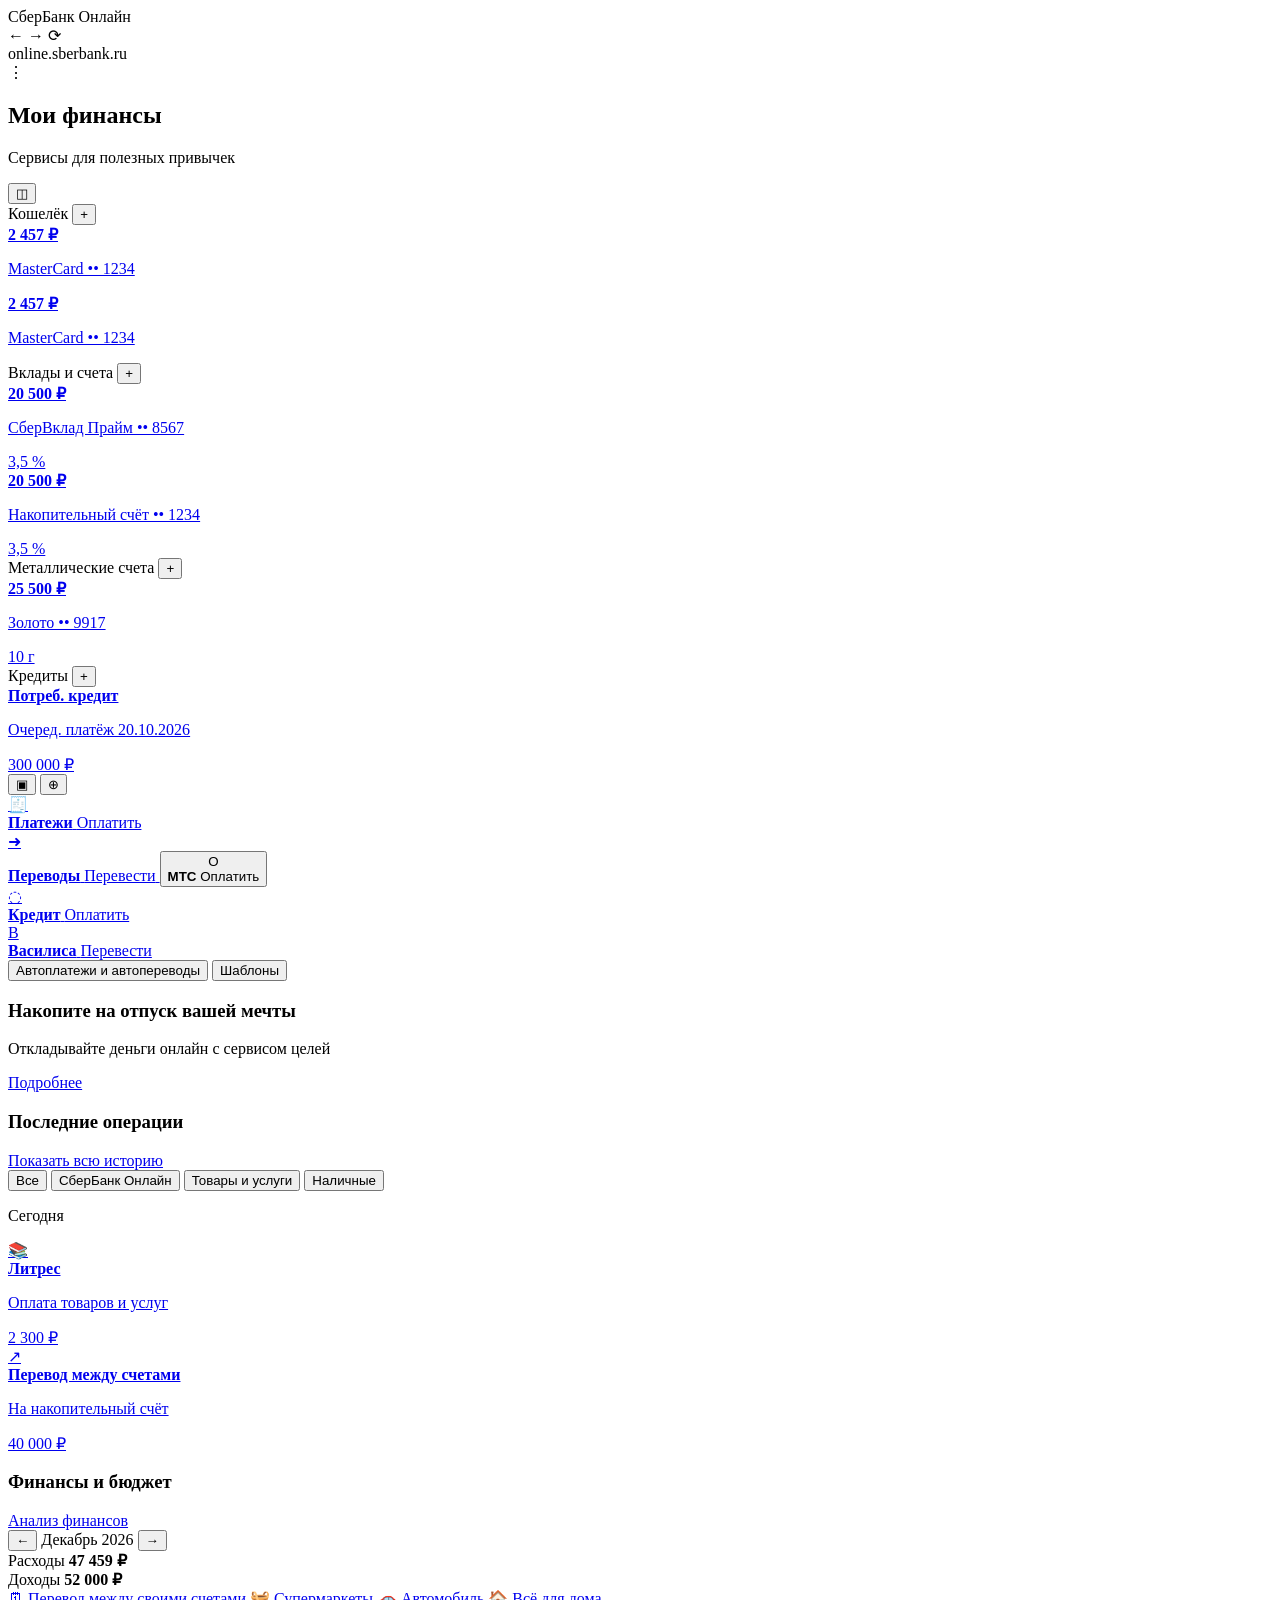
==== index.html @ 8e1384b6 "Add landing page and shared styles" ====
<!DOCTYPE html>
<html lang="ru">
  <head>
    <meta charset="UTF-8" />
    <meta name="viewport" content="width=device-width, initial-scale=1.0" />
    <title>Мой банк</title>
    <link rel="preconnect" href="https://fonts.googleapis.com" />
    <link rel="preconnect" href="https://fonts.gstatic.com" crossorigin />
    <link
      href="https://fonts.googleapis.com/css2?family=Manrope:wght@400;500;600;700;700;800&display=swap"
      rel="stylesheet"
    />
    <link rel="stylesheet" href="styles.css" />
  </head>
  <body class="sber-body">
    <main class="sber-stage">
      <section class="sber-app">
        <div class="browser-bar">
          <div class="browser-bar__top">
            <div class="browser-brand">
              <span class="browser-brand__logo"></span>
              <span>СберБанк Онлайн</span>
            </div>
            <div class="browser-dots">
              <span></span>
              <span></span>
              <span></span>
            </div>
          </div>
          <div class="browser-bar__search">
            <span class="browser-nav">←</span>
            <span class="browser-nav">→</span>
            <span class="browser-nav">⟳</span>
            <div class="browser-address">online.sberbank.ru</div>
            <span class="browser-menu">⋮</span>
          </div>
        </div>

        <div class="workspace">
          <aside class="finance-sidebar">
            <section class="finance-card">
              <div class="finance-card__header">
                <div>
                  <h2>Мои финансы</h2>
                  <p>Сервисы для полезных привычек</p>
                </div>
                <button class="icon-link" data-message="Раздел финансов открыт.">◫</button>
              </div>
            </section>

            <section class="finance-group">
              <div class="finance-group__title">
                <span>Кошелёк</span>
                <button class="icon-plus" data-message="Добавление карты доступно в полной версии.">+</button>
              </div>

              <a class="finance-item" href="accounts.html">
                <div class="finance-item__icon finance-item__icon--card"></div>
                <div class="finance-item__info">
                  <strong>2 457 ₽</strong>
                  <p>MasterCard •• 1234</p>
                </div>
              </a>

              <a class="finance-item" href="accounts.html">
                <div class="finance-item__icon finance-item__icon--card-alt"></div>
                <div class="finance-item__info">
                  <strong>2 457 ₽</strong>
                  <p>MasterCard •• 1234</p>
                </div>
              </a>
            </section>

            <section class="finance-group">
              <div class="finance-group__title">
                <span>Вклады и счета</span>
                <button class="icon-plus" data-message="Открытие нового счёта доступно после авторизации.">+</button>
              </div>

              <a class="finance-item finance-item--split" href="savings.html">
                <div class="finance-item__icon finance-item__icon--account"></div>
                <div class="finance-item__info">
                  <strong>20 500 ₽</strong>
                  <p>СберВклад Прайм •• 8567</p>
                </div>
                <span class="finance-item__rate">3,5 %</span>
              </a>

              <a class="finance-item finance-item--split" href="savings.html">
                <div class="finance-item__icon finance-item__icon--account"></div>
                <div class="finance-item__info">
                  <strong>20 500 ₽</strong>
                  <p>Накопительный счёт •• 1234</p>
                </div>
                <span class="finance-item__rate">3,5 %</span>
              </a>
            </section>

            <section class="finance-group">
              <div class="finance-group__title">
                <span>Металлические счета</span>
                <button class="icon-plus" data-message="Металлический счёт можно открыть позже.">+</button>
              </div>

              <a class="finance-item finance-item--split" href="investments.html">
                <div class="finance-item__icon finance-item__icon--metal"></div>
                <div class="finance-item__info">
                  <strong>25 500 ₽</strong>
                  <p>Золото •• 9917</p>
                </div>
                <span class="finance-item__rate">10 г</span>
              </a>
            </section>

            <section class="finance-group">
              <div class="finance-group__title">
                <span>Кредиты</span>
                <button class="icon-plus" data-message="Новый кредит оформляется на отдельной странице.">+</button>
              </div>

              <a class="finance-item finance-item--split" href="loans.html">
                <div class="finance-item__icon finance-item__icon--loan"></div>
                <div class="finance-item__info">
                  <strong>Потреб. кредит</strong>
                  <p>Очеред. платёж 20.10.2026</p>
                </div>
                <span class="finance-item__rate">300 000 ₽</span>
              </a>
            </section>
          </aside>

          <section class="dashboard">
            <div class="quick-actions">
              <div class="quick-actions__rail">
                <button class="square-action" data-message="Открыты все сервисы.">▣</button>
                <button class="square-action" data-message="Добавление действия пока работает как демо.">⊕</button>
              </div>

              <div class="service-tiles">
                <a class="service-tile" href="payments.html">
                  <div class="service-tile__icon service-tile__icon--green">🧾</div>
                  <strong>Платежи</strong>
                  <span>Оплатить</span>
                </a>
                <a class="service-tile" href="payments.html">
                  <div class="service-tile__icon service-tile__icon--green">➜</div>
                  <strong>Переводы</strong>
                  <span>Перевести</span>
                </a>
                <button class="service-tile service-tile--button" data-message="Оплата мобильной связи пока не подключена.">
                  <div class="service-tile__icon service-tile__icon--red">O</div>
                  <strong>МТС</strong>
                  <span>Оплатить</span>
                </button>
                <a class="service-tile" href="loans.html">
                  <div class="service-tile__icon service-tile__icon--yellow">◌</div>
                  <strong>Кредит</strong>
                  <span>Оплатить</span>
                </a>
                <a class="service-tile" href="payments.html">
                  <div class="service-tile__icon service-tile__icon--avatar">В</div>
                  <strong>Василиса</strong>
                  <span>Перевести</span>
                </a>
              </div>
            </div>

            <div class="shortcut-row">
              <button class="text-shortcut" data-message="Автоплатежи открываются в разделе профиля.">Автоплатежи и автопереводы</button>
              <button class="text-shortcut" data-message="Шаблоны доступны в разделе переводов.">Шаблоны</button>
            </div>

            <div class="content-grid">
              <section class="promo-block">
                <div class="promo-banner">
                  <div class="promo-banner__copy">
                    <h3>Накопите на отпуск вашей мечты</h3>
                    <p>Откладывайте деньги онлайн с сервисом целей</p>
                    <a class="promo-link" href="savings.html">Подробнее</a>
                  </div>
                  <div class="promo-figure">
                    <div class="promo-figure__circle"></div>
                    <div class="promo-figure__person"></div>
                  </div>
                </div>
                <div class="promo-dots">
                  <span class="promo-dots__active"></span>
                  <span></span>
                  <span></span>
                </div>

                <div class="operations">
                  <div class="operations__head">
                    <h3>Последние операции</h3>
                    <a href="history.html">Показать всю историю</a>
                  </div>

                  <div class="operations__tabs">
                    <button class="operations__tab operations__tab--active" data-message="Показаны все операции.">Все</button>
                    <button class="operations__tab" data-message="Фильтр СберБанк Онлайн применяется в полной версии.">СберБанк Онлайн</button>
                    <button class="operations__tab" data-message="Фильтр товаров и услуг пока демонстрационный.">Товары и услуги</button>
                    <button class="operations__tab" data-message="Фильтр наличных пока демонстрационный.">Наличные</button>
                  </div>

                  <p class="operations__date">Сегодня</p>

                  <a class="operation-row" href="history.html">
                    <div class="operation-row__icon">📚</div>
                    <div class="operation-row__info">
                      <strong>Литрес</strong>
                      <p>Оплата товаров и услуг</p>
                    </div>
                    <span>2 300 ₽</span>
                  </a>

                  <a class="operation-row" href="history.html">
                    <div class="operation-row__icon operation-row__icon--green">↗</div>
                    <div class="operation-row__info">
                      <strong>Перевод между счетами</strong>
                      <p>На накопительный счёт</p>
                    </div>
                    <span>40 000 ₽</span>
                  </a>
                </div>
              </section>

              <aside class="insights">
                <div class="insights-card">
                  <h3>Финансы и бюджет</h3>
                  <a class="insight-link" href="profile.html">Анализ финансов</a>

                  <div class="insight-period">
                    <button data-message="Предыдущий месяц пока не переключается.">←</button>
                    <span>Декабрь 2026</span>
                    <button data-message="Следующий месяц пока не переключается.">→</button>
                  </div>

                  <div class="budget-row">
                    <div>
                      <span>Расходы</span>
                      <strong>47 459 ₽</strong>
                    </div>
                    <div>
                      <span>Доходы</span>
                      <strong>52 000 ₽</strong>
                    </div>
                  </div>
                </div>

                <nav class="category-list">
                  <a class="category-item" href="payments.html">
                    <span class="category-item__icon">🗓</span>
                    <span>Перевод между своими счетами</span>
                  </a>
                  <a class="category-item" href="payments.html">
                    <span class="category-item__icon">🧺</span>
                    <span>Супермаркеты</span>
                  </a>
                  <a class="category-item" href="insurance.html">
                    <span class="category-item__icon">🚗</span>
                    <span>Автомобиль</span>
                  </a>
                  <a class="category-item" href="offers.html">
                    <span class="category-item__icon">🏠</span>
                    <span>Всё для дома</span>
                  </a>
                </nav>
              </aside>
            </div>
          </section>
        </div>
      </section>
    </main>

    <div class="toast" id="toast" aria-live="polite"></div>
    <script src="script.js"></script>
  </body>
</html>
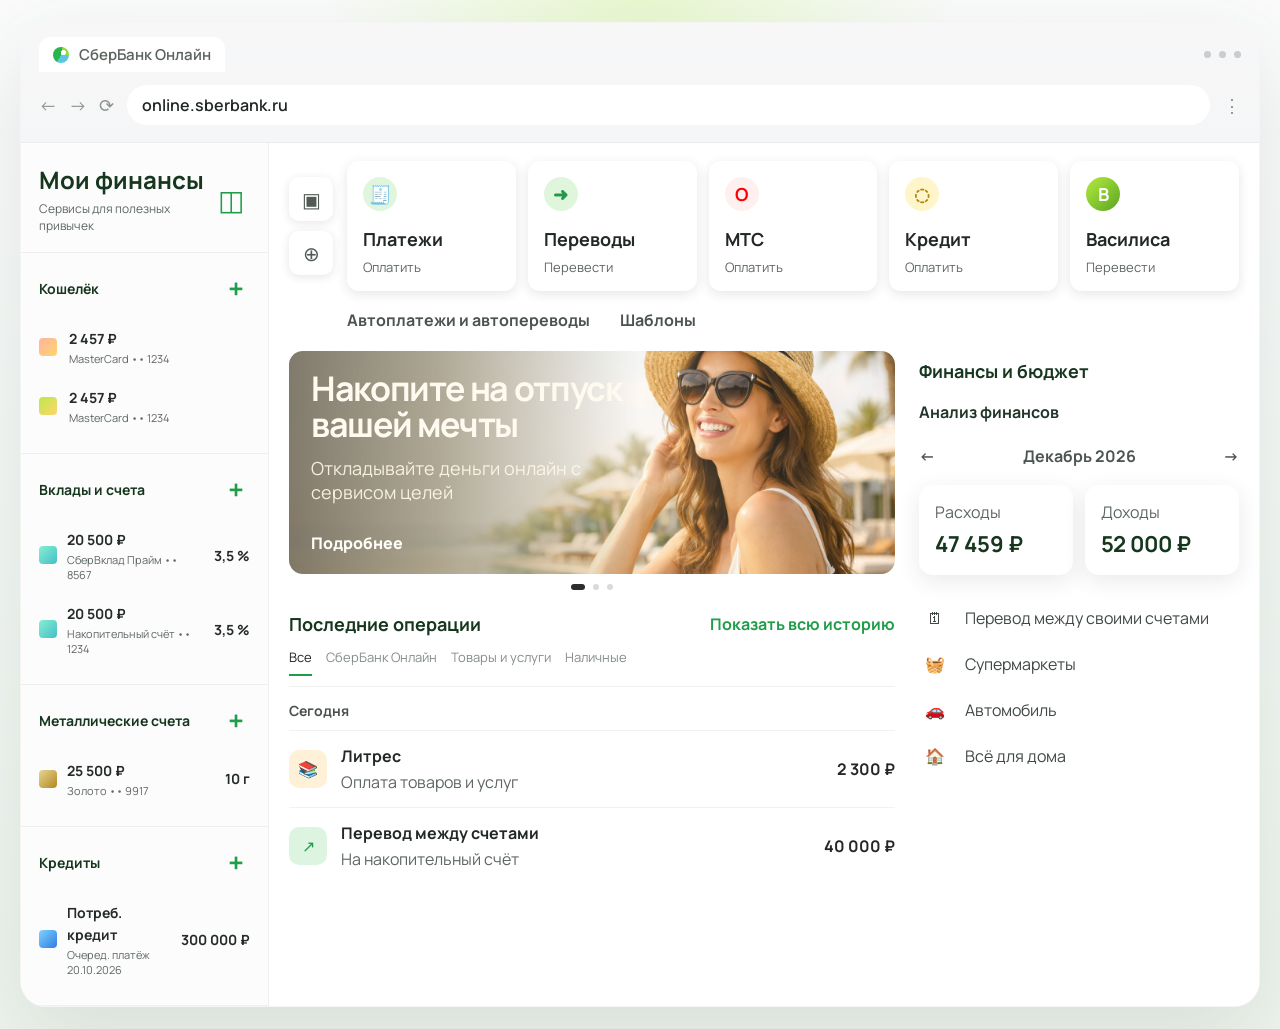
==== commit 917d9bc5: "Update page layouts and homepage banner" ====
--- a/index.html
+++ b/index.html
@@ -173,14 +173,12 @@
             <div class="content-grid">
               <section class="promo-block">
                 <div class="promo-banner">
-                  <div class="promo-banner__copy">
-                    <h3>Накопите на отпуск вашей мечты</h3>
-                    <p>Откладывайте деньги онлайн с сервисом целей</p>
-                    <a class="promo-link" href="savings.html">Подробнее</a>
-                  </div>
-                  <div class="promo-figure">
-                    <div class="promo-figure__circle"></div>
-                    <div class="promo-figure__person"></div>
+                  <div class="promo-banner__overlay">
+                    <div class="promo-banner__copy">
+                      <h3>Накопите на отпуск вашей мечты</h3>
+                      <p>Откладывайте деньги онлайн с сервисом целей</p>
+                      <a class="promo-link" href="savings.html">Подробнее</a>
+                    </div>
                   </div>
                 </div>
                 <div class="promo-dots">
--- a/styles.css
+++ b/styles.css
@@ -0,0 +1,1222 @@
+:root {
+  --bg: #edf3ea;
+  --surface: #ffffff;
+  --surface-soft: #f4f7f1;
+  --surface-muted: #f6f7f8;
+  --text: #16361e;
+  --text-soft: #5e6761;
+  --muted: #6b7f6f;
+  --green: #1f9d49;
+  --green-deep: #11813b;
+  --lime: #c9f36c;
+  --line: rgba(17, 53, 29, 0.08);
+  --shadow: 0 24px 70px rgba(29, 77, 42, 0.12);
+}
+
+* {
+  box-sizing: border-box;
+}
+
+body {
+  margin: 0;
+  min-height: 100vh;
+  font-family: "Manrope", sans-serif;
+  color: var(--text);
+  background:
+    radial-gradient(circle at top right, rgba(201, 243, 108, 0.7), transparent 26%),
+    linear-gradient(180deg, #f8fbf7 0%, var(--bg) 100%);
+}
+
+.sber-body {
+  background:
+    radial-gradient(circle at top center, rgba(202, 246, 129, 0.35), transparent 26%),
+    linear-gradient(180deg, #fbfbfc 0%, #eef4ee 100%);
+}
+
+a {
+  color: inherit;
+  text-decoration: none;
+}
+
+button {
+  font: inherit;
+  border: 0;
+  cursor: pointer;
+}
+
+.sber-stage {
+  width: min(1240px, calc(100% - 32px));
+  margin: 22px auto;
+}
+
+.sber-app {
+  background: rgba(255, 255, 255, 0.96);
+  border: 1px solid rgba(0, 0, 0, 0.04);
+  border-radius: 26px;
+  box-shadow: 0 28px 90px rgba(39, 71, 50, 0.12);
+  overflow: hidden;
+}
+
+.browser-bar {
+  padding: 14px 18px 16px;
+  background: linear-gradient(180deg, #f7f7f8 0%, #f5f6f7 100%);
+  border-bottom: 1px solid rgba(0, 0, 0, 0.04);
+}
+
+.browser-bar__top,
+.browser-bar__search {
+  display: flex;
+  align-items: center;
+  justify-content: space-between;
+}
+
+.browser-bar__top {
+  margin-bottom: 12px;
+}
+
+.browser-brand {
+  display: inline-flex;
+  align-items: center;
+  gap: 10px;
+  padding: 7px 14px;
+  border-radius: 12px 12px 0 0;
+  background: #fff;
+  color: #5a645d;
+  font-size: 15px;
+  font-weight: 600;
+}
+
+.browser-brand__logo {
+  width: 16px;
+  height: 16px;
+  border-radius: 50%;
+  background:
+    radial-gradient(circle at 65% 35%, #fff 0 18%, transparent 19%),
+    conic-gradient(from 210deg, #2ab54a 0 45%, #8ddd38 45% 68%, #5bc6df 68% 100%);
+}
+
+.browser-dots {
+  display: flex;
+  gap: 8px;
+}
+
+.browser-dots span {
+  width: 7px;
+  height: 7px;
+  border-radius: 50%;
+  background: #c7cdd0;
+}
+
+.browser-bar__search {
+  gap: 12px;
+}
+
+.browser-nav,
+.browser-menu {
+  color: #8c9390;
+  font-size: 18px;
+}
+
+.browser-address {
+  flex: 1;
+  padding: 10px 16px;
+  border-radius: 999px;
+  background: #fff;
+  color: #202623;
+  font-weight: 600;
+  box-shadow: inset 0 0 0 1px rgba(0, 0, 0, 0.04);
+}
+
+.workspace {
+  display: grid;
+  grid-template-columns: 248px minmax(0, 1fr);
+  min-height: 760px;
+}
+
+.finance-sidebar {
+  background: #fcfcfc;
+  border-right: 1px solid rgba(0, 0, 0, 0.05);
+}
+
+.sidebar-links {
+  display: grid;
+  gap: 6px;
+  padding: 18px;
+}
+
+.sidebar-link {
+  display: block;
+  padding: 11px 14px;
+  border-radius: 12px;
+  color: #4d5650;
+  font-weight: 600;
+  transition: background 0.2s ease, color 0.2s ease;
+}
+
+.sidebar-link:hover,
+.sidebar-link--active {
+  background: #ffffff;
+  color: #1d6f35;
+  box-shadow: 0 4px 14px rgba(35, 50, 40, 0.08);
+}
+
+.finance-card,
+.finance-group {
+  padding: 20px 18px 18px;
+  border-bottom: 1px solid rgba(0, 0, 0, 0.05);
+}
+
+.finance-card__header,
+.finance-group__title,
+.finance-item,
+.finance-item--split,
+.quick-actions,
+.operations__head,
+.budget-row,
+.category-item,
+.insight-period {
+  display: flex;
+  align-items: center;
+}
+
+.finance-card__header,
+.finance-group__title,
+.operations__head,
+.budget-row,
+.category-item,
+.insight-period {
+  justify-content: space-between;
+}
+
+.finance-card h2,
+.promo-banner h3,
+.operations h3,
+.insights-card h3 {
+  margin: 0;
+}
+
+.finance-card p,
+.finance-item__info p,
+.service-tile span,
+.promo-banner p,
+.operation-row__info p,
+.budget-row span {
+  margin: 0;
+  color: var(--text-soft);
+}
+
+.finance-card p {
+  margin-top: 4px;
+  font-size: 12px;
+}
+
+.icon-link,
+.icon-plus,
+.square-action,
+.operations__tab,
+.text-shortcut,
+.insight-period button {
+  background: transparent;
+}
+
+.icon-link,
+.icon-plus {
+  color: var(--green);
+  font-size: 28px;
+  line-height: 1;
+}
+
+.finance-group__title {
+  margin-bottom: 14px;
+  font-size: 14px;
+  font-weight: 700;
+}
+
+.finance-item {
+  gap: 12px;
+  padding: 10px 0;
+}
+
+.finance-item--split {
+  gap: 10px;
+}
+
+.finance-item__icon {
+  flex: 0 0 18px;
+  width: 18px;
+  height: 18px;
+  border-radius: 4px;
+  background: linear-gradient(135deg, #9fe0ff, #19b7c3);
+}
+
+.finance-item__icon--card {
+  background: linear-gradient(135deg, #ffb2a2, #ffd66a);
+}
+
+.finance-item__icon--card-alt {
+  background: linear-gradient(135deg, #bce84c, #ffd66a);
+}
+
+.finance-item__icon--account {
+  background: linear-gradient(135deg, #86efd4, #45bec5);
+}
+
+.finance-item__icon--metal {
+  background: linear-gradient(135deg, #e7d593, #b3871f);
+}
+
+.finance-item__icon--loan {
+  background: linear-gradient(135deg, #7fd2ff, #2e7de1);
+}
+
+.finance-item__info {
+  flex: 1;
+}
+
+.finance-item__info strong,
+.finance-item__rate {
+  color: #252b27;
+  font-size: 14px;
+}
+
+.finance-item__info p {
+  margin-top: 2px;
+  font-size: 11px;
+}
+
+.finance-item__rate {
+  white-space: nowrap;
+  font-weight: 700;
+}
+
+.dashboard {
+  padding: 18px 20px 28px;
+  background: #fff;
+}
+
+.section-dashboard {
+  padding: 22px 24px 30px;
+  background: #fff;
+}
+
+.section-header {
+  display: flex;
+  justify-content: space-between;
+  align-items: center;
+  gap: 16px;
+  margin-bottom: 18px;
+}
+
+.section-header h1,
+.section-hero h2,
+.section-card h3,
+.section-list h3,
+.section-note h3 {
+  margin: 0;
+}
+
+.section-tabs {
+  display: flex;
+  gap: 10px;
+  flex-wrap: wrap;
+  margin-bottom: 20px;
+}
+
+.section-tab {
+  padding: 10px 14px;
+  border-radius: 999px;
+  background: #f3f6f3;
+  color: #55605a;
+  font-size: 14px;
+  font-weight: 700;
+}
+
+.section-tab--active {
+  background: #dff4d8;
+  color: #1d6f35;
+}
+
+.section-hero {
+  display: flex;
+  justify-content: space-between;
+  gap: 20px;
+  padding: 22px 24px;
+  margin-bottom: 20px;
+  border-radius: 18px;
+  background: linear-gradient(135deg, #eff9d0 0%, #f8fbeb 100%);
+}
+
+.section-hero h2 {
+  font-size: 42px;
+  line-height: 1;
+}
+
+.section-hero__text {
+  max-width: 420px;
+  margin: 10px 0 0;
+  color: var(--text-soft);
+}
+
+.section-hero__meta {
+  display: grid;
+  gap: 10px;
+  align-content: start;
+}
+
+.section-hero__meta span {
+  padding: 12px 14px;
+  border-radius: 14px;
+  background: rgba(255, 255, 255, 0.72);
+  font-weight: 700;
+}
+
+.section-card-grid {
+  display: grid;
+  grid-template-columns: repeat(3, minmax(0, 1fr));
+  gap: 16px;
+}
+
+.section-card {
+  padding: 22px;
+  border-radius: 18px;
+  background: #fff;
+  border: 1px solid rgba(0, 0, 0, 0.06);
+  box-shadow: 0 10px 28px rgba(35, 50, 40, 0.06);
+}
+
+.section-card--soft {
+  background: linear-gradient(180deg, #fbffef 0%, #ffffff 100%);
+}
+
+.section-card p,
+.section-note p,
+.section-line p {
+  color: var(--text-soft);
+}
+
+.section-card p {
+  min-height: 66px;
+}
+
+.section-card strong {
+  display: block;
+  margin: 14px 0 18px;
+  font-size: 28px;
+}
+
+.section-split {
+  display: grid;
+  grid-template-columns: minmax(0, 1.3fr) 320px;
+  gap: 20px;
+  margin-top: 20px;
+}
+
+.section-list,
+.section-note {
+  padding: 22px;
+  border-radius: 18px;
+  background: #fff;
+  border: 1px solid rgba(0, 0, 0, 0.06);
+  box-shadow: 0 10px 28px rgba(35, 50, 40, 0.06);
+}
+
+.section-list--full {
+  margin-top: 8px;
+}
+
+.section-list h3 {
+  margin-bottom: 14px;
+}
+
+.section-line {
+  display: flex;
+  justify-content: space-between;
+  align-items: center;
+  gap: 16px;
+  padding: 16px 0;
+  border-top: 1px solid rgba(0, 0, 0, 0.06);
+}
+
+.section-line:first-of-type {
+  border-top: 0;
+  padding-top: 6px;
+}
+
+.section-line strong {
+  display: block;
+  margin-bottom: 4px;
+}
+
+.section-line > span {
+  font-weight: 800;
+  white-space: nowrap;
+}
+
+.section-note .button {
+  margin-top: 8px;
+}
+
+.quick-actions {
+  gap: 14px;
+}
+
+.quick-actions__rail {
+  display: grid;
+  gap: 10px;
+}
+
+.square-action {
+  width: 44px;
+  height: 44px;
+  border-radius: 10px;
+  background: #fff;
+  box-shadow: 0 2px 10px rgba(35, 50, 40, 0.12);
+  font-size: 20px;
+  color: #525a55;
+}
+
+.service-tiles {
+  display: grid;
+  grid-template-columns: repeat(5, minmax(0, 1fr));
+  gap: 12px;
+  flex: 1;
+}
+
+.service-tile {
+  display: block;
+  padding: 16px 16px 14px;
+  border-radius: 12px;
+  background: #fff;
+  box-shadow: 0 3px 12px rgba(35, 50, 40, 0.12);
+}
+
+.service-tile--button {
+  width: 100%;
+  text-align: left;
+}
+
+.service-tile strong {
+  display: block;
+  margin: 16px 0 4px;
+  font-size: 18px;
+  color: #222824;
+}
+
+.service-tile span {
+  font-size: 13px;
+}
+
+.service-tile__icon {
+  width: 34px;
+  height: 34px;
+  border-radius: 50%;
+  display: grid;
+  place-items: center;
+  font-size: 18px;
+  font-weight: 700;
+}
+
+.service-tile__icon--green {
+  background: #dff6dd;
+  color: #26974a;
+}
+
+.service-tile__icon--red {
+  background: #fff0f0;
+  color: #ff0000;
+}
+
+.service-tile__icon--yellow {
+  background: #fff5cb;
+  color: #b08a09;
+}
+
+.service-tile__icon--avatar {
+  background: linear-gradient(135deg, #b4eb40, #5ba521);
+  color: #fff;
+}
+
+.shortcut-row {
+  display: flex;
+  gap: 30px;
+  padding: 18px 0 20px 58px;
+  color: #4c544f;
+  font-weight: 700;
+}
+
+.text-shortcut {
+  padding: 0;
+  color: inherit;
+  font-weight: inherit;
+}
+
+.content-grid {
+  display: grid;
+  grid-template-columns: minmax(0, 1.3fr) 320px;
+  gap: 24px;
+}
+
+.promo-banner {
+  position: relative;
+  display: flex;
+  align-items: stretch;
+  min-height: 200px;
+  overflow: hidden;
+  border-radius: 14px;
+  background:
+    linear-gradient(90deg, rgba(61, 52, 30, 0.64) 0%, rgba(96, 82, 44, 0.5) 24%, rgba(255, 248, 230, 0.2) 58%, rgba(255, 252, 242, 0.04) 100%),
+    url("assets/banner-woman.jpg");
+  background-size: cover;
+  background-position: center;
+}
+
+.promo-banner__overlay {
+  width: 100%;
+  padding: 20px 22px;
+  display: flex;
+  align-items: flex-start;
+}
+
+.promo-banner__copy {
+  max-width: 320px;
+}
+
+.promo-banner h3 {
+  font-size: 34px;
+  line-height: 1.05;
+  letter-spacing: -0.04em;
+  color: #fffaf0;
+}
+
+.promo-banner p {
+  margin-top: 14px;
+  font-size: 18px;
+  color: rgba(255, 247, 232, 0.92);
+}
+
+.promo-link {
+  display: inline-block;
+  margin-top: 28px;
+  font-weight: 800;
+  color: #fffef8;
+}
+
+.promo-dots {
+  display: flex;
+  justify-content: center;
+  gap: 8px;
+  padding: 10px 0 22px;
+}
+
+.promo-dots span {
+  width: 6px;
+  height: 6px;
+  border-radius: 999px;
+  background: #d7dbd9;
+}
+
+.promo-dots__active {
+  width: 14px !important;
+  background: #2a2f2c !important;
+}
+
+.operations__head {
+  margin-bottom: 12px;
+}
+
+.operations__head h3 {
+  font-size: 18px;
+}
+
+.operations__head a {
+  color: var(--green);
+  font-weight: 700;
+}
+
+.operations__tabs {
+  display: flex;
+  gap: 14px;
+  padding-bottom: 10px;
+  border-bottom: 1px solid rgba(0, 0, 0, 0.06);
+}
+
+.operations__tab {
+  padding: 0 0 10px;
+  color: #858d88;
+  font-size: 13px;
+}
+
+.operations__tab--active {
+  color: #232824;
+  box-shadow: inset 0 -2px 0 var(--green);
+}
+
+.operations__date {
+  margin: 14px 0 10px;
+  font-size: 14px;
+  font-weight: 700;
+  color: #4a514d;
+}
+
+.operation-row {
+  display: flex;
+  align-items: center;
+  gap: 14px;
+  padding: 14px 0;
+  border-top: 1px solid rgba(0, 0, 0, 0.05);
+}
+
+.operation-row__icon {
+  width: 38px;
+  height: 38px;
+  border-radius: 10px;
+  display: grid;
+  place-items: center;
+  background: #fff1d7;
+}
+
+.operation-row__icon--green {
+  background: #ddf4e1;
+  color: var(--green);
+}
+
+.operation-row__info {
+  flex: 1;
+}
+
+.operation-row__info strong {
+  display: block;
+  margin-bottom: 4px;
+  color: #232824;
+}
+
+.operation-row span {
+  font-weight: 700;
+  color: #232824;
+}
+
+.insights-card {
+  padding: 8px 0 0;
+}
+
+.insights-card h3 {
+  margin-bottom: 18px;
+  font-size: 18px;
+}
+
+.insight-link {
+  display: inline-block;
+  margin-bottom: 22px;
+  color: #23352a;
+  font-weight: 700;
+}
+
+.insight-period {
+  margin-bottom: 18px;
+  color: #4d5550;
+  font-weight: 700;
+}
+
+.insight-period button {
+  padding: 0;
+  color: inherit;
+}
+
+.budget-row {
+  gap: 12px;
+}
+
+.budget-row div {
+  flex: 1;
+  padding: 16px;
+  border-radius: 14px;
+  background: #fff;
+  box-shadow: 0 6px 22px rgba(35, 50, 40, 0.1);
+}
+
+.budget-row strong {
+  display: block;
+  margin-top: 6px;
+  font-size: 22px;
+}
+
+.category-list {
+  margin-top: 20px;
+}
+
+.category-item {
+  gap: 14px;
+  justify-content: flex-start;
+  padding: 12px 0;
+  color: #414944;
+}
+
+.category-item__icon {
+  width: 32px;
+  text-align: center;
+}
+
+.app-shell {
+  display: grid;
+  grid-template-columns: 290px minmax(0, 1fr);
+  min-height: 100vh;
+}
+
+.sidebar {
+  padding: 28px;
+  background: rgba(255, 255, 255, 0.8);
+  border-right: 1px solid var(--line);
+  backdrop-filter: blur(18px);
+}
+
+.brand {
+  display: flex;
+  gap: 14px;
+  align-items: center;
+  margin-bottom: 36px;
+}
+
+.brand__badge {
+  width: 52px;
+  height: 52px;
+  border-radius: 16px;
+  background:
+    linear-gradient(145deg, #1fa94d 0%, #0a7b34 100%);
+  box-shadow: inset 0 0 0 5px rgba(255, 255, 255, 0.15);
+}
+
+.brand__eyebrow,
+.topbar__eyebrow,
+.section-label,
+.hero__eyebrow {
+  margin: 0 0 6px;
+  font-size: 12px;
+  font-weight: 700;
+  letter-spacing: 0.12em;
+  text-transform: uppercase;
+  color: var(--muted);
+}
+
+.brand h1,
+.topbar h2,
+.panel__head h3,
+.service-card h3,
+.accounts-header h1 {
+  margin: 0;
+}
+
+.menu {
+  display: grid;
+  gap: 10px;
+}
+
+.menu__item {
+  display: block;
+  padding: 14px 16px;
+  text-align: left;
+  border-radius: 18px;
+  background: transparent;
+  color: var(--text);
+  transition: 0.2s ease;
+}
+
+.menu__item:hover,
+.menu__item--active {
+  background: var(--surface);
+  box-shadow: 0 12px 28px rgba(17, 53, 29, 0.08);
+}
+
+.sidebar-card,
+.panel,
+.service-card,
+.hero,
+.accounts-layout {
+  box-shadow: var(--shadow);
+}
+
+.sidebar-card {
+  margin-top: 30px;
+  padding: 22px;
+  border-radius: 28px;
+  background: linear-gradient(180deg, #1a9d49 0%, #0b7c35 100%);
+  color: #fff;
+}
+
+.sidebar-card__label {
+  margin: 0 0 10px;
+  color: rgba(255, 255, 255, 0.7);
+  text-transform: uppercase;
+  letter-spacing: 0.08em;
+  font-size: 12px;
+}
+
+.sidebar-card h2,
+.sidebar-card p {
+  margin: 0 0 14px;
+}
+
+.content {
+  padding: 28px;
+}
+
+.topbar {
+  display: flex;
+  justify-content: space-between;
+  gap: 20px;
+  align-items: center;
+  margin-bottom: 24px;
+}
+
+.topbar__actions {
+  display: flex;
+  gap: 12px;
+  flex-wrap: wrap;
+}
+
+.button {
+  display: inline-flex;
+  align-items: center;
+  justify-content: center;
+  gap: 8px;
+  padding: 13px 18px;
+  border-radius: 16px;
+  background: var(--surface);
+  color: var(--text);
+  box-shadow: 0 10px 24px rgba(17, 53, 29, 0.08);
+  transition: transform 0.2s ease, box-shadow 0.2s ease, background 0.2s ease;
+}
+
+.button:hover {
+  transform: translateY(-1px);
+  box-shadow: 0 16px 30px rgba(17, 53, 29, 0.1);
+}
+
+.button--accent {
+  background: linear-gradient(135deg, var(--lime), #89dd4d);
+}
+
+.button--ghost {
+  background: rgba(255, 255, 255, 0.16);
+  color: #fff;
+  box-shadow: none;
+}
+
+.button--small {
+  width: fit-content;
+  padding: 10px 14px;
+  border-radius: 14px;
+}
+
+.button--dark {
+  background: #16361e;
+  color: #fff;
+}
+
+.hero {
+  display: flex;
+  justify-content: space-between;
+  gap: 20px;
+  padding: 28px;
+  border-radius: 32px;
+  background:
+    linear-gradient(135deg, rgba(31, 157, 73, 0.95), rgba(10, 124, 53, 0.94)),
+    #159345;
+  color: #fff;
+}
+
+.hero h3 {
+  margin: 0;
+  font-size: clamp(34px, 6vw, 56px);
+}
+
+.hero__caption {
+  margin: 10px 0 0;
+  color: rgba(255, 255, 255, 0.78);
+}
+
+.hero__stats {
+  display: grid;
+  gap: 14px;
+  min-width: 240px;
+}
+
+.hero__stats div {
+  padding: 16px 18px;
+  border-radius: 20px;
+  background: rgba(255, 255, 255, 0.14);
+}
+
+.hero__stats span,
+.account-card p,
+.service-card p,
+.line-card__meta {
+  color: var(--muted);
+}
+
+.hero__stats span {
+  display: block;
+  margin-bottom: 8px;
+  color: rgba(255, 255, 255, 0.7);
+}
+
+.panel {
+  margin-top: 24px;
+  padding: 24px;
+  border-radius: 30px;
+  background: rgba(255, 255, 255, 0.86);
+}
+
+.panel__head {
+  display: flex;
+  justify-content: space-between;
+  gap: 16px;
+  align-items: center;
+  margin-bottom: 18px;
+}
+
+.panel__link {
+  color: var(--green-deep);
+  font-weight: 700;
+}
+
+.accounts-grid,
+.services {
+  display: grid;
+  gap: 18px;
+}
+
+.quick-grid,
+.inner-grid {
+  display: grid;
+  gap: 18px;
+}
+
+.accounts-grid {
+  grid-template-columns: repeat(3, minmax(0, 1fr));
+}
+
+.quick-grid {
+  grid-template-columns: repeat(3, minmax(0, 1fr));
+}
+
+.inner-grid {
+  margin-top: 20px;
+  grid-template-columns: repeat(2, minmax(0, 1fr));
+}
+
+.account-card,
+.service-card,
+.line-card,
+.quick-card,
+.mini-panel {
+  padding: 22px;
+  border-radius: 24px;
+  background: var(--surface);
+  border: 1px solid var(--line);
+}
+
+.account-card--primary {
+  background: linear-gradient(180deg, #f8fff2 0%, #ffffff 100%);
+}
+
+.account-card__top,
+.line-card {
+  display: flex;
+  justify-content: space-between;
+  gap: 14px;
+  align-items: center;
+}
+
+.account-card strong,
+.line-card strong {
+  display: block;
+  margin: 18px 0 10px;
+  font-size: 28px;
+}
+
+.services {
+  margin-top: 24px;
+  grid-template-columns: 1.2fr 1fr;
+}
+
+.service-card--accent {
+  background:
+    radial-gradient(circle at top right, rgba(201, 243, 108, 0.9), transparent 30%),
+    linear-gradient(180deg, #f6fbf0 0%, #ffffff 100%);
+}
+
+.quick-card {
+  display: block;
+  transition: transform 0.2s ease, box-shadow 0.2s ease;
+}
+
+.quick-card:hover {
+  transform: translateY(-2px);
+  box-shadow: 0 16px 28px rgba(17, 53, 29, 0.08);
+}
+
+.quick-card--static:hover {
+  transform: none;
+}
+
+.quick-card h4,
+.mini-panel h3 {
+  margin: 0 0 10px;
+  font-size: 22px;
+}
+
+.quick-card p,
+.mini-panel p {
+  margin: 0 0 18px;
+  color: var(--muted);
+}
+
+.accounts-page {
+  display: grid;
+  place-items: center;
+  padding: 28px;
+}
+
+.accounts-layout {
+  width: min(1100px, 100%);
+  padding: 28px;
+  border-radius: 34px;
+  background: rgba(255, 255, 255, 0.88);
+}
+
+.accounts-header {
+  display: flex;
+  justify-content: space-between;
+  gap: 16px;
+  align-items: center;
+  margin-bottom: 24px;
+}
+
+.accounts-list {
+  display: grid;
+  gap: 14px;
+}
+
+.line-card__title {
+  margin: 0 0 6px;
+  font-weight: 700;
+}
+
+.amount-positive {
+  color: var(--green-deep);
+}
+
+.amount-negative {
+  color: #b83f2d;
+}
+
+.toast {
+  position: fixed;
+  right: 20px;
+  bottom: 20px;
+  max-width: 320px;
+  padding: 14px 16px;
+  border-radius: 16px;
+  background: rgba(22, 54, 30, 0.92);
+  color: #fff;
+  opacity: 0;
+  pointer-events: none;
+  transform: translateY(12px);
+  transition: opacity 0.25s ease, transform 0.25s ease;
+}
+
+.toast--visible {
+  opacity: 1;
+  transform: translateY(0);
+}
+
+@media (max-width: 1080px) {
+  .workspace,
+  .content-grid,
+  .section-split {
+    grid-template-columns: 1fr;
+  }
+
+  .service-tiles,
+  .section-card-grid {
+    grid-template-columns: repeat(2, minmax(0, 1fr));
+  }
+
+  .shortcut-row {
+    padding-left: 0;
+    flex-wrap: wrap;
+  }
+
+  .app-shell {
+    grid-template-columns: 1fr;
+  }
+
+  .sidebar {
+    border-right: 0;
+    border-bottom: 1px solid var(--line);
+  }
+
+  .accounts-grid,
+  .services,
+  .quick-grid,
+  .inner-grid {
+    grid-template-columns: 1fr;
+  }
+}
+
+@media (max-width: 720px) {
+  .sber-stage {
+    width: min(100%, calc(100% - 16px));
+    margin: 8px auto;
+  }
+
+  .browser-bar,
+  .dashboard,
+  .finance-card,
+  .finance-group {
+    padding-left: 14px;
+    padding-right: 14px;
+  }
+
+  .browser-bar__search,
+  .quick-actions,
+  .promo-banner,
+  .section-header,
+  .section-hero,
+  .section-line {
+    flex-direction: column;
+    align-items: stretch;
+  }
+
+  .service-tiles,
+  .budget-row,
+  .section-card-grid {
+    grid-template-columns: 1fr;
+  }
+
+  .promo-banner h3 {
+    font-size: 26px;
+  }
+
+  .promo-banner p {
+    font-size: 15px;
+  }
+
+  .content,
+  .sidebar,
+  .accounts-layout {
+    padding: 20px;
+  }
+
+  .topbar,
+  .hero,
+  .accounts-header,
+  .line-card {
+    flex-direction: column;
+    align-items: stretch;
+  }
+
+  .hero__stats {
+    min-width: 0;
+  }
+}
